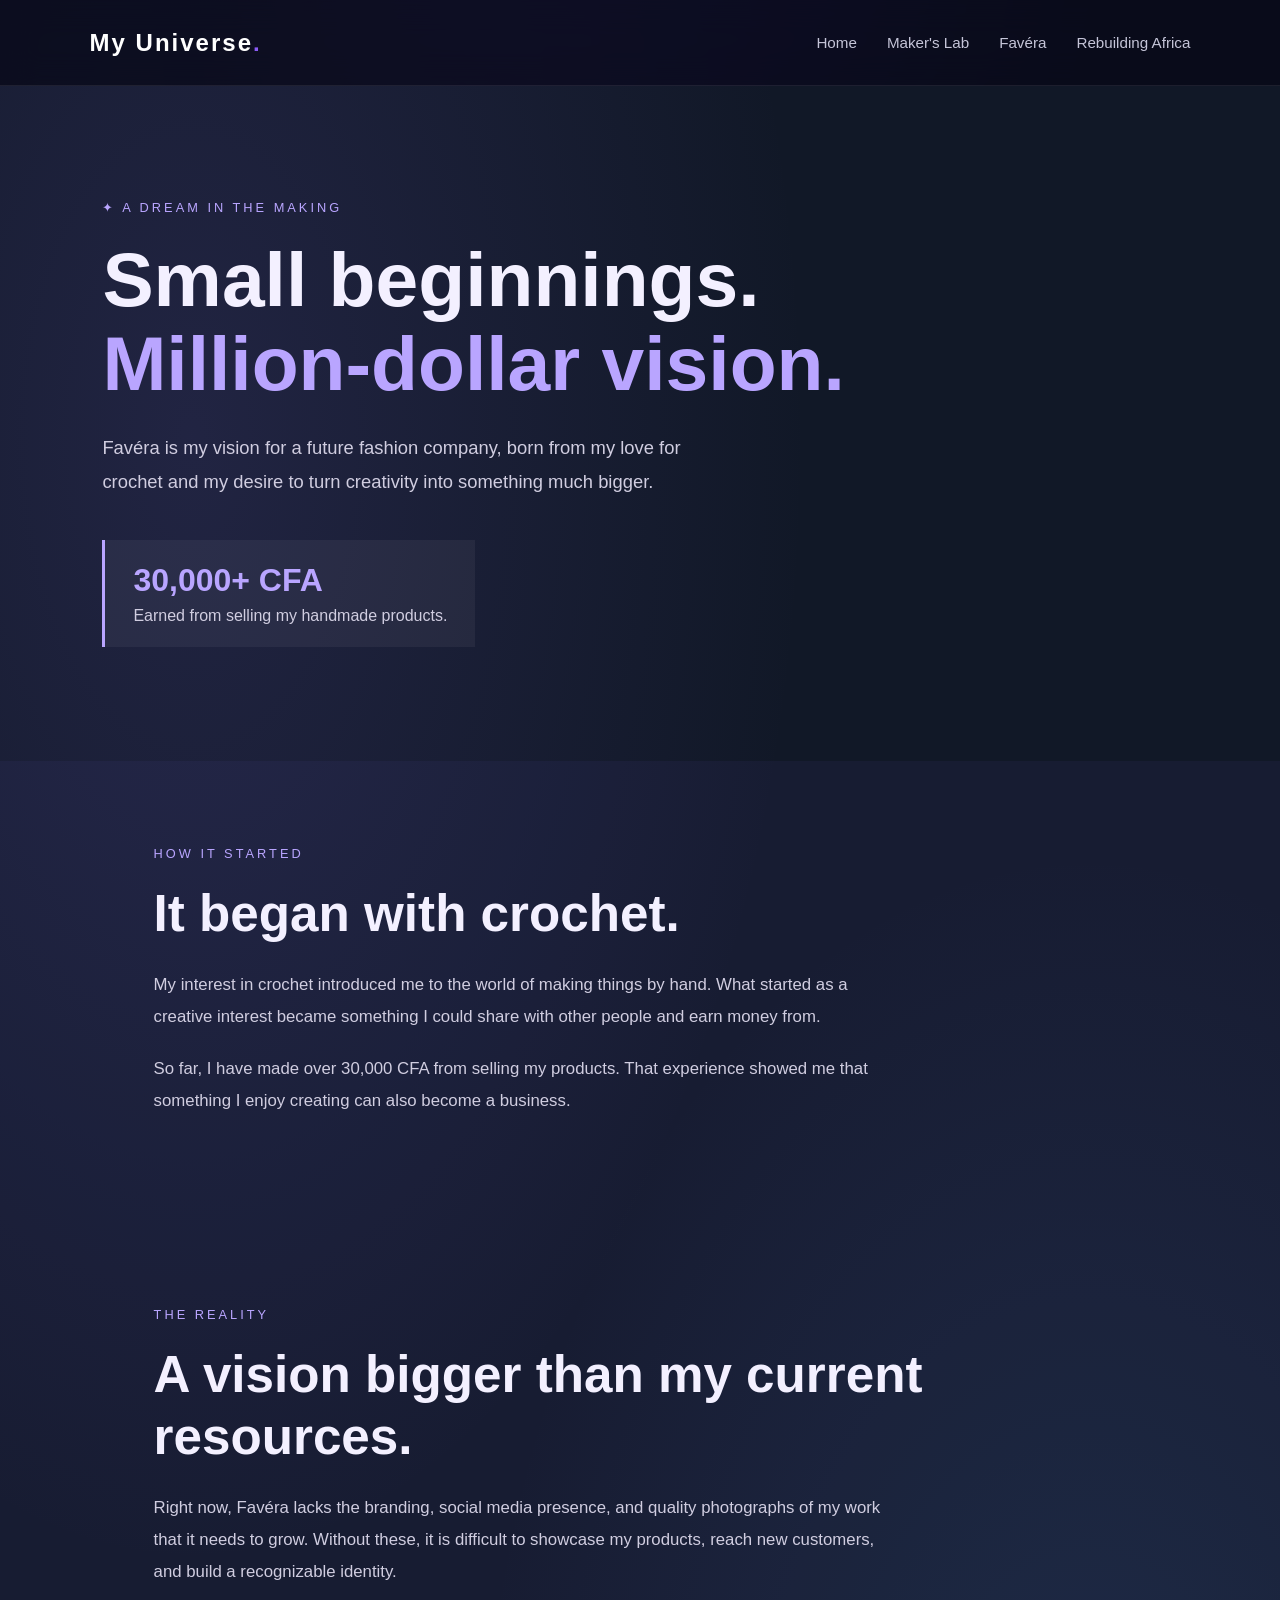
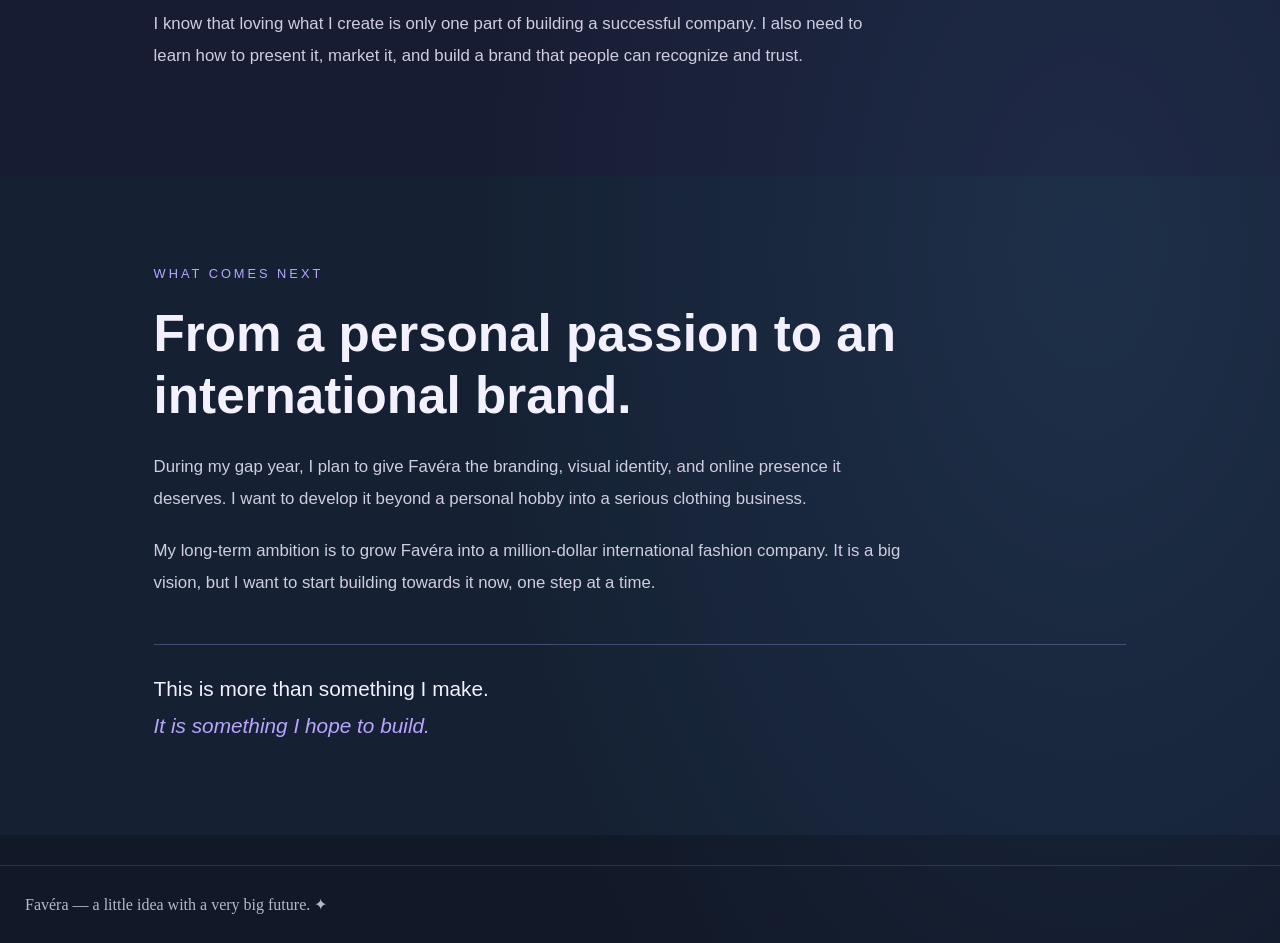
==== favera.html @ 085294b7 "image of my avatar, and codes for the makers lab, favera and rebuilding afrca links to my universe w" ====
<!DOCTYPE html>
<html lang="en">
<head>
    <meta charset="UTF-8">
    <meta name="viewport" content="width=device-width, initial-scale=1.0">

    <title>Favéra | A Future in Fashion</title>

    <link rel="stylesheet" href="style.css">
</head>

<body>

    <header class="site-header">
        <a href="index.html" class="logo">My Universe<span>.</span></a>

        <nav class="navigation">
            <a href="index.html">Home</a>
            <a href="makers-lab.html">Maker's Lab</a>
            <a href="favera.html" class="active">Favéra</a>
            <a href="rebuilding-africa.html">Rebuilding Africa</a>
        </nav>
    </header>

    <main class="favera-page">

        <section class="favera-hero">

            <p class="favera-eyebrow">
                ✦ A DREAM IN THE MAKING
            </p>

            <h1>
                Small beginnings.<br>
                <span>Million-dollar vision.</span>
            </h1>

            <p class="favera-intro">
                Favéra is my vision for a future fashion company,
                born from my love for crochet and my desire to
                turn creativity into something much bigger.
            </p>

            <div class="favera-highlight">
                <span>30,000+ CFA</span>
                <p>Earned from selling my handmade products.</p>
            </div>

        </section>


        <section class="favera-story">

            <p class="favera-eyebrow">HOW IT STARTED</p>

            <h2>It began with crochet.</h2>

            <p>
                My interest in crochet introduced me to the world
                of making things by hand. What started as a creative
                interest became something I could share with other
                people and earn money from.
            </p>

            <p>
                So far, I have made over 30,000 CFA from selling my
                products. That experience showed me that something
                I enjoy creating can also become a business.
            </p>

        </section>


        <section class="favera-story">

            <p class="favera-eyebrow">THE REALITY</p>

            <h2>A vision bigger than my current resources.</h2>

            <p>
                Right now, Favéra lacks the branding, social media
                presence, and quality photographs of my work that
                it needs to grow. Without these, it is difficult
                to showcase my products, reach new customers, and
                build a recognizable identity.
            </p>

            <p>
                I know that loving what I create is only one part
                of building a successful company. I also need to
                learn how to present it, market it, and build a
                brand that people can recognize and trust.
            </p>

        </section>


        <section class="favera-future">

            <p class="favera-eyebrow">WHAT COMES NEXT</p>

            <h2>From a personal passion to an international brand.</h2>

            <p>
                During my gap year, I plan to give Favéra the
                branding, visual identity, and online presence it
                deserves. I want to develop it beyond a personal
                hobby into a serious clothing business.
            </p>

            <p>
                My long-term ambition is to grow Favéra into a
                million-dollar international fashion company.
                It is a big vision, but I want to start building
                towards it now, one step at a time.
            </p>

            <div class="favera-closing">
                <p>
                    This is more than something I make.
                    <br>
                    <span>It is something I hope to build.</span>
                </p>
            </div>

        </section>

    </main>

    <footer class="site-footer">
        <p>Favéra — a little idea with a very big future. ✦</p>
    </footer>

    <script src="script.js"></script>

</body>
</html>
---- style.css ----
/* BASIC PAGE SETTINGS */
@font-face {
    font-family: "MyHandwriting";
    src: url("fonts/just me.ttf") format("truetype");
    font-weight: normal;
    font-style: normal;
    font-display: swap;
}
* {
    margin: 0;
    padding: 0;
    box-sizing: border-box;
}

html {
    scroll-behavior: smooth;
}

body {
    background: #080817;
    color: #ffffff;
    font-family: Arial, sans-serif;
    min-height: 100vh;
    overflow-x: hidden;
}

a {
    color: inherit;
    text-decoration: none;
}

button {
    font: inherit;
    cursor: pointer;
}
/* DIGITAL DREAMSCAPE BACKGROUND */

body {
    background:
        radial-gradient(
            ellipse at 15% 15%,
            rgba(107, 91, 191, 0.18),
            transparent 40%
        ),
        radial-gradient(
            ellipse at 85% 75%,
            rgba(71, 120, 180, 0.16),
            transparent 40%
        ),
        #111827;

    color: #F3F0FF;
}
/* SUBTLE GLOW AT THE TOP */

body::before {
    content: "";
    position: fixed;
    top: -200px;
    left: 25%;
    width: 50%;
    height: 350px;
    background: rgba(104, 65, 255, 0.12);
    filter: blur(100px);
    border-radius: 50%;
    pointer-events: none;
    z-index: -1;
}
/* HEADER */

.site-header {
    width: 100%;
    min-height: 86px;
    padding: 20px 7%;

    display: flex;
    justify-content: space-between;
    align-items: center;
    gap: 24px;

    border-bottom: 1px solid rgba(255, 255, 255, 0.08);
    background: rgba(8, 8, 23, 0.72);
    backdrop-filter: blur(16px);

    position: sticky;
    top: 0;
    z-index: 100;
}

/* WEBSITE LOGO */

.logo {
    font-size: 1.5rem;
    font-weight: bold;
    letter-spacing: 2px;
    color: #ffffff;
}

.logo span {
    color: #8b5cf6;
}

/* NAVIGATION LINKS */

.navigation {
    display: flex;
    align-items: center;
    gap: 30px;
    list-style: none;
}

.navigation a {
    color: #c5c5d8;
    font-size: 0.95rem;
    transition: color 0.3s ease;
}

.navigation a:hover {
    color: #8b5cf6;
}

/* CONTACT BUTTON */

.nav-button {
    padding: 11px 20px;
    border: 1px solid rgba(139, 92, 246, 0.7);
    border-radius: 30px;
    color: #ffffff;
    transition: background 0.3s ease, box-shadow 0.3s ease;
}

.nav-button:hover {
    background: rgba(139, 92, 246, 0.18);
    box-shadow: 0 0 20px rgba(139, 92, 246, 0.25);
}
/* HERO SECTION */

.hero {
    min-height: 85vh;
    padding: 100px 7% 80px;

    display: flex;
    flex-direction: row;
    justify-content: space-between;
    align-items: center;
    gap: 40px;

    position: relative;
}
.hero-content {
    position: relative;
    z-index: 2;
    flex: 1;
    min-width: 0;
}

/* SMALL INTRODUCTION ABOVE THE TITLE */

.eyebrow {
    color: #a78bfa;
    font-size: 0.85rem;
    letter-spacing: 4px;
    text-transform: uppercase;
    margin-bottom: 25px;
}

/* MAIN HEADLINE */

.hero h1 {
    max-width: 700px;
    font-size: clamp(2.5rem, 4vw, 3.8rem);
    line-height: 1.1;
    letter-spacing: -2px;
    font-weight: 800;
    margin-bottom: 25px;
}

.gradient-text {
    background: linear-gradient(
        90deg,
        #a78bfa,
        #60a5fa,
        #e879f9
    );

    -webkit-background-clip: text;
    background-clip: text;
    color: transparent;
}

/* INTRODUCTION PARAGRAPH */

.hero-description {
    max-width: 600px;
    color: #b8b8cc;
    font-size: 1.1rem;
    line-height: 1.9;
    margin-bottom: 35px;
}

/* HERO BUTTONS */

.hero-buttons {
    display: flex;
    flex-wrap: wrap;
    gap: 18px;
}

/* SHARED BUTTON STYLE */

.btn {
    display: inline-block;
    padding: 15px 25px;
    border-radius: 30px;
    font-weight: bold;
    transition: transform 0.3s ease,
                box-shadow 0.3s ease,
                background 0.3s ease;
}

/* PRIMARY BUTTON */

.btn-primary {
    color: #ffffff;
    background: linear-gradient(
        100deg,
        #7c3aed,
        #2563eb
    );

    box-shadow: 0 0 25px rgba(124, 58, 237, 0.25);
}

.btn-primary:hover {
    transform: translateY(-4px);
    box-shadow: 0 0 35px rgba(124, 58, 237, 0.5);
}

/* SECONDARY BUTTON */

.btn-secondary {
    border: 1px solid rgba(255, 255, 255, 0.2);
    color: #ffffff;
    background: rgba(255, 255, 255, 0.03);
}

.btn-secondary:hover {
    transform: translateY(-4px);
    background: rgba(255, 255, 255, 0.08);
}
.universe-art {
    position: relative;
    width: 420px;
    height: 420px;
    flex-shrink: 0;
}

.core {
    position: absolute;
    width: 150px;
    height: 150px;
    top: 50%;
    left: 50%;
    transform: translate(-50%, -50%);

    display: flex;
    align-items: center;
    justify-content: center;

    border-radius: 50%;
    background: radial-gradient(circle at 30% 30%, #DCD6FF, #8B7CF6 65%, #5145A8);
    color: #FFFFFF;

    font-size: 18px;
    font-weight: bold;
    letter-spacing: 2px;

    box-shadow: 0 0 35px rgba(139, 124, 246, 0.4);
    animation: float 4s ease-in-out infinite;
}
@media (max-width: 900px) {
    .hero {
        flex-direction: column;
        align-items: center;
        text-align: center;
        padding: 80px 6% 50px;
    }

    .hero-content {
        width: 100%;
    }

    .universe-art {
        width: min(420px, 100%);
        flex-shrink: 1;
    }

    .hero h1 {
        font-size: clamp(2.5rem, 8vw, 4.5rem);
        letter-spacing: -1px;
    }

    .hero-description {
        margin-left: auto;
        margin-right: auto;
        
    }
}
/* ORBITAL RINGS */

.orbit {
    position: absolute;
    top: 50%;
    left: 50%;
    border: 1px solid rgba(184, 165, 255, 0.45);
    border-radius: 50%;
    transform: translate(-50%, -50%);
}

/*SMALL PLANETS */

.planet {
    position: absolute;
    width: 18px;
    height: 18px;
    border-radius: 50%;
    z-index: 2;
}


/* ILLUSTRATION CAPTION */

.art-caption {
    position: absolute;
    top: 5%;
    left: 0;
    width: 100%;
    text-align: center;
    font-size: 0.9rem;
    color: #C4C9D8;
}
/* PLANET ORBIT ANIMATIONS */

/* ORBITAL RINGS */

.orbit {
    position: absolute;
    top: 50%;
    left: 50%;
    border: 1px solid rgba(184, 165, 255, 0.45);
    border-radius: 50%;
    transform: translate(-50%, -50%);
}

/* SMALLER ORBIT */

.orbit-one {
    width: 280px;
    height: 280px;
    animation: spin-one 12s linear infinite;
}

/* LARGER ORBIT */

.orbit-two {
    width: 370px;
    height: 370px;
    animation: spin-two 18s linear infinite;
}

/* PLANETS */

.planet {
    position: absolute;
    top: 50%;
    right: 0;
    width: 18px;
    height: 18px;
    border-radius: 50%;
    transform: translate(50%, -50%);
}

/* BLUE PLANET */

.planet-one {
    background: #82CFFF;
    box-shadow: 0 0 18px rgba(130, 207, 255, 0.8);
}

/* PINK PLANET */

.planet-two {
    width: 12px;
    height: 12px;
    background: #FFB8D2;
    box-shadow: 0 0 16px rgba(255, 184, 210, 0.8);
}

/* ORBIT ANIMATIONS */

@keyframes spin-one {
    from {
        transform: translate(-50%, -50%) rotate(0deg);
    }

    to {
        transform: translate(-50%, -50%) rotate(360deg);
    }
}

@keyframes spin-two {
    from {
        transform: translate(-50%, -50%) rotate(0deg);
    }

    to {
        transform: translate(-50%, -50%) rotate(360deg);
    }
}
/* Twinkling stars */

.stars {
    position: absolute;
    inset: 0;
    pointer-events: none;
}

.star {
    position: absolute;
    color: #E0DCFF;
    text-shadow: 0 0 12px rgba(190, 180, 255, 0.9);
    animation: twinkle 2s ease-in-out infinite alternate;
}

.star-one {
    top: 12%;
    left: 20%;
    font-size: 20px;
}

.star-two {
    top: 25%;
    right: 10%;
    font-size: 15px;
    animation-delay: 0.6s;
}

.star-three {
    bottom: 20%;
    left: 18%;
    font-size: 17px;
    animation-delay: 1s;
}

.star-four {
    top: 70%;
    right: 15%;
    font-size: 22px;
    animation-delay: 1.4s;
}

.star-five {
    top: 8%;
    right: 35%;
    font-size: 12px;
    animation-delay: 0.3s;
}

@keyframes twinkle {
    from {
        opacity: 0.3;
        transform: scale(0.7);
    }

    to {
        opacity: 1;
        transform: scale(1.2);
    }
}
/* =========================
   WORLDS SECTION
========================= */

.worlds {
    padding: 100px 7%;
    margin-top: 40px;
    text-align: center;
}

.worlds > .eyebrow {
    margin-bottom: 20px;
}

.worlds > h2 {
    font-size: clamp(2rem, 4vw, 3.2rem);
    line-height: 1.3;
    margin-bottom: 55px;
    color: #F3F0FF;
}
/* Arrange the cards */

.world-grid {
    display: grid;
    grid-template-columns: repeat(3, minmax(0, 1fr));
    gap: 25px;
    max-width: 1200px;
    margin: 0 auto;
}
/* Individual world cards */

.world-card {
    display: flex;
    flex-direction: column;
    align-items: flex-start;
    text-align: left;
    min-width: 0;
    min-height: 300px;
    padding: 32px;
    border: 1px solid rgba(196, 185, 255, 0.2);
    border-radius: 20px;
    background: rgba(255, 255, 255, 0.035);
    text-decoration: none;
    color: #F3F0FF;
    transition:
        transform 0.3s ease,
        border-color 0.3s ease,
        background 0.3s ease;
}

.world-card:hover {
    transform: translateY(-8px);
    border-color: rgba(185, 174, 255, 0.7);
    background: rgba(139, 124, 246, 0.09);
}

.card-symbol {
    font-size: 2rem;
    margin-bottom: 25px;
    color: #B9AEFF;
}

.card-number {
    font-size: 0.75rem;
    letter-spacing: 2px;
    color: #A99BFF;
    margin-bottom: 15px;
}

.world-card h3 {
    font-size: 1.5rem;
    margin: 0 0 15px;
}

.world-card > p:not(.card-number) {
    color: #B8B8CC;
    line-height: 1.8;
    margin: 0 0 25px;
}

.card-link {
    margin-top: auto;
    padding-top: 15px;
    color: #C4B9FF;
    font-size: 0.9rem;
}
/* =========================
   FOOTER
========================= */

.site-footer {
    margin-top: 30px;
    padding: 35px 7% 30px;
    border-top: 1px solid rgba(196, 185, 255, 0.15);
    display: flex;
    justify-content: space-between;
    align-items: center;
    gap: 25px;
    flex-wrap: wrap;
    color: #B8B8CC;
}

.site-footer p {
    margin: 0;
    line-height: 1.8;
}

.site-footer p:first-child {
    max-width: 450px;
}

#year {
    color: #E0DCFF;
}
/* =========================
   RESPONSIVE LAYOUT
========================= */

@media (max-width: 900px) {
    .world-grid {
        grid-template-columns: repeat(2, minmax(0, 1fr));
    }

    .world-card {
        padding: 25px;
    }
}

@media (max-width: 600px) {
    .worlds {
        padding: 65px 6%;
    }

    .world-grid {
        grid-template-columns: 1fr;
        gap: 20px;
    }

    .world-card {
        min-height: 260px;
    }

    .site-footer {
        flex-direction: column;
        align-items: flex-start;
        gap: 15px;
        padding: 30px 6%;
    }
}
@keyframes float {
    0%, 100% {
        transform: translate(-50%, -50%) translateY(0);
    }

    50% {
        transform: translate(-50%, -50%) translateY(-12px);
    }
}
/* =================================
   MAKER'S LAB — INTRODUCTION
================================= */

.makers-hero {
    min-height: 75vh;
    padding: 100px 8% 90px;
    display: flex;
    flex-direction: column;
    justify-content: center;
    align-items: flex-start;
    position: relative;
    overflow: hidden;

    background:
        radial-gradient(
            ellipse at 80% 30%,
            rgba(120, 90, 220, 0.15),
            transparent 45%
        );
}

/* Small introductory label */

.section-label {
    color: #B9A5FF;
    font-size: 0.8rem;
    letter-spacing: 3px;
    font-weight: 600;
    margin-bottom: 25px;
}

/* Main heading */

.makers-hero h1 {
    font-size: clamp(3rem, 7vw, 6rem);
    line-height: 1.05;
    letter-spacing: -2px;
    margin: 0 0 28px;
    max-width: 900px;
}

/* Gradient on the word CREATION */

.makers-hero h1 span {
    background: linear-gradient(
        90deg,
        #B9A5FF,
        #80D8FF
    );

    -webkit-background-clip: text;
    background-clip: text;
    color: transparent;
}

/* Introductory paragraph */

.makers-intro {
    max-width: 650px;
    font-size: 1.08rem;
    line-height: 1.9;
    color: #C8C5D8;
    margin-bottom: 35px;
}

/* Journey button */

.journey-button {
    display: inline-block;
    padding: 15px 24px;
    border: 1px solid rgba(185, 165, 255, 0.65);
    border-radius: 30px;

    color: #F3F0FF;
    text-decoration: none;
    font-size: 0.8rem;
    letter-spacing: 1.5px;

    transition:
        background 0.3s ease,
        transform 0.3s ease,
        border-color 0.3s ease;
}

.journey-button:hover {
    background: rgba(185, 165, 255, 0.15);
    border-color: #B9A5FF;
    transform: translateY(-3px);
}

/* Smaller screens */

@media (max-width: 700px) {
    .makers-hero {
        min-height: 65vh;
        padding: 75px 7%;
    }

    .makers-hero h1 {
        letter-spacing: -1px;
    }

    .makers-intro {
        font-size: 1rem;
    }
}
/* =================================
   MAKER'S LAB — JOURNEY TIMELINE
================================= */

.journey-section {
    padding: 90px 8% 110px;
}

.journey-heading {
    max-width: 720px;
    margin-bottom: 55px;
}

.journey-heading h2 {
    font-size: clamp(2.2rem, 5vw, 4rem);
    line-height: 1.1;
    margin: 0 0 22px;
}

.journey-heading h2 span {
    color: #B9A5FF;
}

.journey-heading > p:last-child {
    color: #C8C5D8;
    font-size: 1rem;
    line-height: 1.9;
    max-width: 620px;
}

/* Timeline card layout */

.timeline {
    display: grid;
    grid-template-columns: repeat(3, minmax(0, 1fr));
    gap: 24px;
}

/* Individual milestone */

.timeline-card {
    position: relative;
    padding: 28px;
    border: 1px solid rgba(185, 165, 255, 0.18);
    border-radius: 22px;

    background: rgba(255, 255, 255, 0.025);

    transition:
        transform 0.3s ease,
        border-color 0.3s ease,
        background 0.3s ease;
}

.timeline-card:hover {
    transform: translateY(-6px);
    border-color: rgba(185, 165, 255, 0.65);
    background: rgba(185, 165, 255, 0.055);
}

/* Year */

.timeline-year {
    display: inline-block;
    color: #B9A5FF;
    font-size: 0.8rem;
    font-weight: 600;
    letter-spacing: 2px;
    margin-bottom: 25px;
}

/* Icon */

.timeline-icon {
    width: 48px;
    height: 48px;
    display: grid;
    place-items: center;

    border-radius: 15px;
    background: rgba(185, 165, 255, 0.12);
    font-size: 1.5rem;

    margin-bottom: 22px;
}

/* Card heading */

.timeline-card h3 {
    font-size: 1.25rem;
    margin: 0 0 10px;
}

/* Event or location */

.timeline-place {
    color: #9CBFFF;
    font-size: 0.85rem;
    margin-bottom: 16px;
}

/* Description */

.timeline-card > p:not(.timeline-place) {
    color: #C8C5D8;
    font-size: 0.94rem;
    line-height: 1.8;
    margin-bottom: 24px;
}

/* Small category label */

.timeline-tag {
    display: inline-block;
    color: #B9A5FF;
    font-size: 0.68rem;
    letter-spacing: 1.4px;
    line-height: 1.6;
}

/* Responsive layout */

@media (max-width: 1000px) {
    .timeline {
        grid-template-columns: repeat(2, minmax(0, 1fr));
    }
}

@media (max-width: 600px) {
    .journey-section {
        padding: 65px 7% 80px;
    }

    .timeline {
        grid-template-columns: 1fr;
    }

    .timeline-card {
        padding: 25px;
    }
}
/* =================================
   MAKER'S LAB — PERSONAL STORY
================================= */

.story-section {
    padding: 70px 8% 110px;
}

.story-heading {
    max-width: 720px;
    margin-bottom: 45px;
}

.story-heading h2 {
    font-size: clamp(2.5rem, 5vw, 4.5rem);
    line-height: 1.1;
    margin: 0 0 20px;
}

.story-heading h2 span {
    color: #B9A5FF;
}

.story-subtitle {
    color: #C8C5D8;
    font-size: 1.05rem;
    line-height: 1.8;
    max-width: 600px;
}

/* Story container */

.story-card {
    display: grid;
    grid-template-columns: 70px minmax(0, 1fr);
    gap: 25px;

    max-width: 950px;
    padding: 38px;

    border: 1px solid rgba(185, 165, 255, 0.2);
    border-radius: 24px;

    background:
        linear-gradient(
            135deg,
            rgba(185, 165, 255, 0.07),
            rgba(255, 255, 255, 0.015)
        );
}

/* Large chapter number */

.story-number {
    font-size: 2.5rem;
    font-weight: 700;
    color: rgba(185, 165, 255, 0.55);
}

/* Story text */

.story-content {
    max-width: 700px;
}

.story-label {
    color: #9CBFFF;
    font-size: 0.75rem;
    letter-spacing: 2px;
    margin-bottom: 15px;
}

.story-content h3 {
    font-size: clamp(1.4rem, 3vw, 2rem);
    line-height: 1.4;
    margin: 0 0 25px;
}

.story-content > p:not(.story-label) {
    color: #D0CDDE;
    font-size: 1rem;
    line-height: 1.95;
    margin-bottom: 22px;
}

.story-content > p:last-child {
    margin-bottom: 0;
}

/* Mobile layout */

@media (max-width: 600px) {
    .story-section {
        padding: 55px 7% 80px;
    }

    .story-card {
        grid-template-columns: 1fr;
        gap: 10px;
        padding: 25px;
    }

    .story-number {
        font-size: 1.8rem;
    }
}
/* =================================
   MAKER'S LAB — PROJECT EXPLORER
================================= */

.project-explorer {
    padding: 80px 8% 110px;
}

.project-heading {
    max-width: 720px;
    margin-bottom: 42px;
}

.project-heading h2 {
    font-size: clamp(2.2rem, 5vw, 4rem);
    line-height: 1.15;
    margin: 0 0 20px;
}

.project-heading h2 span {
    color: #B9A5FF;
}

.project-heading > p:last-child {
    color: #C8C5D8;
    line-height: 1.9;
    max-width: 620px;
}

/* Project selector */

.project-selector {
    display: grid;
    grid-template-columns: repeat(3, minmax(0, 1fr));
    gap: 16px;
    margin-bottom: 28px;
}

.project-option {
    display: flex;
    flex-direction: column;
    align-items: flex-start;
    gap: 13px;

    min-width: 0;
    padding: 24px;

    color: #F3F0FF;
    background: rgba(255, 255, 255, 0.025);
    border: 1px solid rgba(185, 165, 255, 0.18);
    border-radius: 18px;

    text-align: left;
    font: inherit;
    cursor: pointer;

    transition:
        background 0.25s ease,
        border-color 0.25s ease,
        transform 0.25s ease;
}

.project-option:hover {
    border-color: rgba(185, 165, 255, 0.65);
    transform: translateY(-3px);
}

.project-option.active {
    background: rgba(185, 165, 255, 0.11);
    border-color: #B9A5FF;
}

.project-option:focus-visible {
    outline: 2px solid #80D8FF;
    outline-offset: 4px;
}

.project-option-icon {
    font-size: 2rem;
}

.project-option-title {
    font-size: 1rem;
    font-weight: 600;
    line-height: 1.5;
}

.project-option-type {
    color: #B9A5FF;
    font-size: 0.68rem;
    letter-spacing: 1.3px;
    line-height: 1.6;
}

/* Project details */

.project-display {
    display: grid;
    grid-template-columns: minmax(180px, 0.8fr) minmax(0, 1.4fr);
    gap: 35px;

    padding: 35px;
    border: 1px solid rgba(185, 165, 255, 0.22);
    border-radius: 24px;

    background:
        linear-gradient(
            135deg,
            rgba(185, 165, 255, 0.07),
            rgba(255, 255, 255, 0.015)
        );
}

/* Visual placeholder for project images */

.project-display-visual {
    min-height: 260px;
    display: flex;
    flex-direction: column;
    align-items: center;
    justify-content: center;
    gap: 20px;

    border-radius: 18px;
    border: 1px dashed rgba(185, 165, 255, 0.3);

    background:
        radial-gradient(
            circle,
            rgba(120, 90, 220, 0.15),
            transparent 70%
        );
}

.project-display-visual > span {
    font-size: 5rem;
}

.project-display-visual > p {
    color: #B9A5FF;
    font-size: 0.7rem;
    letter-spacing: 1.5px;
    text-align: center;
    padding: 0 12px;
}

/* Project text */

.project-display-details {
    min-width: 0;
}

.project-status {
    display: inline-block;
    color: #9CBFFF;
    font-size: 0.72rem;
    letter-spacing: 1.5px;
    margin-bottom: 15px;
}

.project-display-details h3 {
    font-size: clamp(1.7rem, 3vw, 2.5rem);
    line-height: 1.25;
    margin: 0 0 18px;
}

.project-description {
    color: #D0CDDE;
    line-height: 1.9;
    margin-bottom: 28px;
}

.project-info {
    display: grid;
    grid-template-columns: repeat(2, minmax(0, 1fr));
    gap: 22px;
}

.project-info-label {
    color: #B9A5FF;
    font-size: 0.7rem;
    letter-spacing: 1.2px;
    line-height: 1.7;
}

.project-info p {
    color: #C8C5D8;
    font-size: 0.92rem;
    line-height: 1.8;
    margin-top: 10px;
}

/* Responsive layout */

@media (max-width: 800px) {
    .project-selector {
        grid-template-columns: 1fr;
    }

    .project-option {
        display: grid;
        grid-template-columns: 48px minmax(0, 1fr);
        align-items: center;
        gap: 5px 14px;
    }

    .project-option-icon {
        grid-row: span 2;
    }

    .project-display {
        grid-template-columns: 1fr;
        gap: 25px;
    }

    .project-display-visual {
        min-height: 180px;
    }
}

@media (max-width: 500px) {
    .project-explorer {
        padding: 60px 7% 80px;
    }

    .project-display {
        padding: 22px;
    }

    .project-info {
        grid-template-columns: 1fr;
    }
}
/* MY PERSONAL HANDWRITING */
.eyebrow,
.tiny-note,
.makers-intro,
.journey-heading > p:not(.section-label),
#story-text p,
.project-heading > p:not(.section-label),
.project-description,
.project-info p,
.hero-description,
.art-caption,
.world-card > p:not(.card-number),
.site-footer p,
.personal-note {
    font-family: "MyHandwriting", cursive;
    font-weight: normal;
    line-height: 1.7;
}
/* =================================
   INTERACTIVE JOURNEY
================================= */

.interactive-journey {
    padding: 90px 8% 100px;
}

.journey-heading {
    max-width: 760px;
    margin-bottom: 45px;
}

.journey-heading h2,
.project-heading h2 {
    font-size: clamp(2rem, 4.5vw, 3.5rem);
    line-height: 1.15;
    margin: 0 0 22px;
}

.journey-heading h2 span,
.project-heading h2 span {
    color: #B9A5FF;
}

.journey-heading > p:not(.section-label),
.project-heading > p:not(.section-label) {
    max-width: 650px;
    color: #C8C5D8;
    line-height: 1.8;
}

/* Timeline milestone buttons */

.journey-tabs {
    display: grid;
    grid-template-columns: repeat(5, minmax(0, 1fr));
    gap: 12px;
    margin-bottom: 25px;
}

.journey-tab {
    display: flex;
    flex-direction: column;
    align-items: flex-start;
    gap: 10px;
    min-width: 0;
    padding: 20px 16px;

    color: #F3F0FF;
    background: rgba(255, 255, 255, 0.035);
    border: 1px solid rgba(185, 165, 255, 0.2);
    border-radius: 16px;

    text-align: left;
    font: inherit;
    cursor: pointer;

    transition:
        background 0.25s ease,
        border-color 0.25s ease,
        transform 0.25s ease;
}

.journey-tab:hover {
    transform: translateY(-3px);
    border-color: #B9A5FF;
}

.journey-tab.active {
    background: rgba(185, 165, 255, 0.12);
    border-color: #B9A5FF;
    box-shadow: 0 0 22px rgba(185, 165, 255, 0.08);
}

.journey-tab:focus-visible {
    outline: 2px solid #80D8FF;
    outline-offset: 3px;
}

.tab-year {
    color: #9CBFFF;
    font-size: 0.75rem;
    letter-spacing: 1px;
}

.tab-icon {
    font-size: 1.6rem;
}

.tab-name {
    font-size: 0.9rem;
    font-weight: 600;
    line-height: 1.4;
}

/* Story display */

.journey-display {
    display: grid;
    grid-template-columns: 130px minmax(0, 1fr);
    gap: 30px;

    max-width: 1100px;
    padding: 35px;

    border: 1px solid rgba(185, 165, 255, 0.2);
    border-radius: 24px;

    background: linear-gradient(
        135deg,
        rgba(185, 165, 255, 0.08),
        rgba(255, 255, 255, 0.015)
    );
}

.journey-display-number {
    color: rgba(185, 165, 255, 0.7);
    font-size: 1.1rem;
    font-weight: 700;
    letter-spacing: 1px;
    line-height: 1.5;
}

.journey-display-content {
    min-width: 0;
}

.story-label {
    color: #9CBFFF;
    font-size: 0.75rem;
    letter-spacing: 1.5px;
    line-height: 1.7;
    margin-bottom: 15px;
}

.journey-display-content h3 {
    font-size: clamp(1.5rem, 3vw, 2.2rem);
    line-height: 1.3;
    margin-bottom: 22px;
}

#story-text p {
    color: #D0CDDE;
    font-size: 1rem;
    line-height: 1.9;
    margin-bottom: 18px;
}

#story-text p:last-child {
    margin-bottom: 0;
}

/* Responsive timeline */

@media (max-width: 900px) {
    .journey-tabs {
        grid-template-columns: repeat(3, minmax(0, 1fr));
    }

    .journey-display {
        grid-template-columns: 1fr;
        gap: 15px;
    }
}

@media (max-width: 600px) {
    .interactive-journey {
        padding: 60px 6% 75px;
    }

    .journey-tabs {
        grid-template-columns: repeat(2, minmax(0, 1fr));
    }

    .journey-display {
        padding: 24px;
    }

    .journey-display-number {
        font-size: 0.9rem;
    }
}
/* ==============================
   MY UNIVERSE AVATAR
============================== */

.avatar-guide {
    position: relative;
    width: min(100%, 380px);
    margin: 30px auto;
    display: flex;
    flex-direction: column;
    align-items: center;
    isolation: isolate;
    animation: none;
}
/* The avatar gently floats */

.universe-avatar {
    position: relative;
    z-index: 2;
    display: block;
    width: 100%;
    height: auto;
    object-fit: contain;

    animation: avatarFloat 4s ease-in-out infinite;

    filter:
        drop-shadow(0 0 18px rgba(255, 205, 105, 0.12));

    transition:
        filter 0.4s ease,
        transform 0.4s ease;
}

/* A little extra glow when visitors hover */

.avatar-guide:hover .universe-avatar {
    filter:
        drop-shadow(0 0 28px rgba(255, 205, 105, 0.4));
}

/* AVATAR DECORATIVE STARS */

.avatar-star {
    position: absolute;
    z-index: 3;
    color: #ffd477;
    font-size: 2rem;
    pointer-events: none;

    text-shadow:
        0 0 8px rgba(255, 212, 119, 0.8),
        0 0 20px rgba(255, 212, 119, 0.4);
}

.avatar-star-one {
    top: 22%;
    left: 3%;
    animation: starDriftOne 3.5s ease-in-out infinite;
}

.avatar-star-two {
    top: 48%;
    right: 0%;
    font-size: 1.6rem;
    animation: starDriftTwo 4s ease-in-out infinite;
}

.avatar-star-three {
    top: 5%;
    right: 18%;
    font-size: 1.3rem;
    animation: starTwinkle 2.5s ease-in-out infinite;
}

/* Caption */

.avatar-caption {
    position: relative;
    z-index: 3;

    margin-top: -8px;

    font-size: 0.9rem;
    letter-spacing: 1px;
    color: #f4dca7;

    text-align: center;
}

/* ==============================
   ANIMATION KEYFRAMES
============================== */

@keyframes avatarFloat {
    0%, 100% {
        transform: translateY(0);
    }

    50% {
        transform: translateY(-14px);
    }
}

@keyframes starDriftOne {
    0%, 100% {
        transform: translate(0, 0) rotate(0deg);
    }

    50% {
        transform: translate(-8px, -13px) rotate(15deg);
    }
}

@keyframes starDriftTwo {
    0%, 100% {
        transform: translate(0, 0) rotate(0deg);
    }

    50% {
        transform: translate(8px, -12px) rotate(-15deg);
    }
}

@keyframes starTwinkle {
    0%, 100% {
        opacity: 0.45;
        transform: scale(0.8);
    }

    50% {
        opacity: 1;
        transform: scale(1.25);
    }
}

/* Smaller screens */

@media (max-width: 600px) {
    .avatar-guide {
        width: min(85%, 300px);
        margin: 20px auto;
    }

    .avatar-caption {
        font-size: 0.8rem;
    }
}

/* Respect reduced-motion preferences */

@media (prefers-reduced-motion: reduce) {
    .universe-avatar,
    .avatar-star {
        animation: none;
    }
}
/* =========================
   MOBILE HOMEPAGE HERO FIX
========================= */

@media (max-width: 600px) {

    /* Give the hero enough space */
    .hero {
        min-height: auto;
        height: auto;
        padding: 40px 22px 60px;
        overflow: visible;
    }

    /* Stop the heading from becoming excessively narrow */
    .hero h1 {
        font-size: clamp(2.5rem, 10vw, 3.8rem);
        line-height: 1.05;
        letter-spacing: -1px;
        max-width: 100%;
        overflow-wrap: normal;
        word-break: normal;
    }

    /* Let the handwritten introduction use the full width */
    .hero-description {
        max-width: 100%;
        width: 100%;
        font-size: 1.15rem;
        line-height: 1.7;
        margin-top: 24px;
        display: block;
        width: 100%;
        max-width: 100%;
        margin: 24px 0 0;

        font-size: 1.1rem;
        line-height: 1.7;

        overflow-wrap: break-word;
    }

}
/* FIX HOMEPAGE HERO ON MOBILE */

@media (max-width: 600px) {

    .explore-button {
        display: inline-flex;
        align-items: center;
        justify-content: center;
        gap: 8px;

        width: fit-content;
        max-width: 100%;
        margin: 24px 0 12px;

        white-space: nowrap;
        position: relative;
        z-index: 5;
    }

    .tiny-note {
        display: block;
        width: 100%;
        max-width: 320px;

        margin: 12px 0 0;

        font-size: 0.95rem;
        line-height: 1.6;
        text-align: left;

        position: relative;
        z-index: 1;
    }
}
/* AVATAR AND UNIVERSE LAYOUT */

.hero-visual {
    flex: 1;
    min-width: 0;
    display: flex;
    flex-direction: column;
    align-items: center;
    justify-content: center;
    gap: 20px;
}

.avatar-guide {
    width: min(100%, 300px);
    margin: 0 auto;
}

.universe-avatar {
    width: 100%;
    height: auto;
    display: block;
}

/* MOBILE LAYOUT */

@media (max-width: 600px) {

    .hero {
        flex-direction: column;
        align-items: stretch;
        gap: 35px;
        padding: 45px 22px 60px;
    }

    .hero-content {
        width: 100%;
        flex: none;
    }

    .hero h1 {
        font-size: clamp(2.2rem, 9vw, 3.2rem);
        line-height: 1.12;
    }

    .hero-description {
        width: 100%;
        max-width: 100%;
        font-size: 1.05rem;
        line-height: 1.7;
    }

    .hero-visual {
        width: 100%;
    }

    .universe-art {
        max-width: 100%;
    }
}
/* =========================
   FAVÉRA PAGE
========================= */

.favera-page {
    width: 100%;
    overflow: hidden;
}

.favera-hero {
    min-height: 75vh;
    padding: 100px 8%;
    display: flex;
    flex-direction: column;
    justify-content: center;
    align-items: flex-start;
    background: #f4eddf;
    color: #35271f;
}

.favera-eyebrow {
    font-size: 0.8rem;
    letter-spacing: 3px;
    text-transform: uppercase;
    color: #9a7048;
    margin-bottom: 22px;
}

.favera-hero h1 {
    font-size: clamp(2.7rem, 6vw, 5.5rem);
    line-height: 1.1;
    margin: 0 0 25px;
    max-width: 1000px;
}

.favera-hero h1 span {
    color: #a16f45;
}

.favera-intro {
    max-width: 620px;
    font-size: 1.15rem;
    line-height: 1.9;
    color: #67564a;
}

.favera-highlight {
    margin-top: 40px;
    padding: 22px 28px;
    border-left: 3px solid #a16f45;
    background: rgba(255, 255, 255, 0.45);
}

.favera-highlight span {
    font-size: 2rem;
    font-weight: bold;
    color: #815535;
}

.favera-highlight p {
    margin: 8px 0 0;
    color: #67564a;
}

.favera-story {
    padding: 85px 12%;
    background: #fffaf2;
    color: #403127;
}

.favera-story h2,
.favera-future h2 {
    max-width: 800px;
    font-size: clamp(2rem, 4vw, 3.5rem);
    line-height: 1.2;
    margin: 0 0 25px;
}

.favera-story > p:not(.favera-eyebrow),
.favera-future > p:not(.favera-eyebrow) {
    max-width: 750px;
    font-size: 1.05rem;
    line-height: 1.9;
    color: #716055;
    margin-bottom: 20px;
}

.favera-future {
    padding: 90px 12%;
    background: #e8d7c1;
    color: #35271f;
}

.favera-future .favera-eyebrow {
    color: #795333;
}

.favera-future h2 {
    color: #35271f;
}

.favera-future > p:not(.favera-eyebrow) {
    color: #5f4a3c;
}

.favera-closing {
    margin-top: 45px;
    padding-top: 25px;
    border-top: 1px solid rgba(75, 50, 30, 0.25);
}

.favera-closing p {
    font-size: 1.3rem;
    line-height: 1.8;
}

.favera-closing span {
    font-style: italic;
    color: #815535;
}

.site-footer {
    padding: 25px;
    text-align: center;
}

@media (max-width: 600px) {
    .favera-hero {
        min-height: auto;
        padding: 75px 7%;
    }

    .favera-story,
    .favera-future {
        padding: 65px 7%;
    }

    .favera-highlight {
        padding: 18px;
    }

    .favera-highlight span {
        font-size: 1.7rem;
    }
}
/* =========================
   REBUILDING AFRICA
========================= */

.rebuild-page {
    width: 100%;
    overflow: hidden;
    background: #f8f6ee;
    color: #253d31;
}

.rebuild-hero {
    min-height: 82vh;
    padding: 100px 9%;
    display: flex;
    flex-direction: column;
    justify-content: center;
    align-items: flex-start;
    background: #173d30;
    color: #f8f6ee;
}

.rebuild-eyebrow {
    margin-bottom: 22px;
    font-size: 0.8rem;
    letter-spacing: 3px;
    text-transform: uppercase;
    color: #b7c99b;
}

.rebuild-hero h1 {
    margin: 0 0 28px;
    max-width: 1000px;
    font-size: clamp(2.8rem, 6.5vw, 6rem);
    line-height: 1.08;
}

.rebuild-hero h1 span {
    color: #d5bc77;
}

.rebuild-intro {
    max-width: 650px;
    font-size: 1.15rem;
    line-height: 1.9;
    color: #e0e7dd;
}

.rebuild-button {
    display: inline-block;
    margin-top: 28px;
    padding: 15px 24px;
    border: 1px solid #d5bc77;
    color: #f8f6ee;
    text-decoration: none;
    letter-spacing: 1px;
    font-size: 0.85rem;
    transition: background 0.3s, color 0.3s;
}

.rebuild-button:hover {
    background: #d5bc77;
    color: #173d30;
}

.rebuild-story {
    padding: 90px 13%;
    background: #f8f6ee;
}

.rebuild-story h2,
.rebuild-rwanda h2,
.rebuild-mission h2,
.rebuild-future h2 {
    max-width: 850px;
    margin: 0 0 28px;
    font-size: clamp(2rem, 4.5vw, 3.7rem);
    line-height: 1.2;
}

.rebuild-story > p:not(.rebuild-eyebrow),
.rebuild-rwanda-content > p:not(.rebuild-eyebrow),
.rebuild-future > p:not(.rebuild-eyebrow) {
    max-width: 760px;
    margin-bottom: 22px;
    font-size: 1.05rem;
    line-height: 1.95;
    color: #58665b;
}

.rebuild-rwanda {
    padding: 90px 10%;
    background: #e8eee3;
}

.rebuild-rwanda-content {
    max-width: 1000px;
    margin: 0 auto;
}

.rebuild-quote {
    max-width: 850px;
    margin: 55px auto 0;
    padding: 35px;
    border-left: 3px solid #9eae76;
    background: rgba(255, 255, 255, 0.55);
}

.quote-mark {
    display: block;
    font-size: 3.5rem;
    line-height: 1;
    color: #8c9e67;
}

.rebuild-quote p {
    margin: 10px 0 22px;
    font-size: clamp(1.4rem, 3vw, 2.2rem);
    line-height: 1.5;
    font-style: italic;
}

.quote-caption {
    font-size: 0.75rem;
    letter-spacing: 2px;
    color: #63745e;
}

.rebuild-mission {
    padding: 95px 9%;
    background: #f8f6ee;
}

.rebuild-mission-intro {
    max-width: 800px;
    margin-bottom: 45px;
    font-size: 1.08rem;
    line-height: 1.9;
    color: #58665b;
}

.rebuild-pillars {
    display: grid;
    grid-template-columns: repeat(3, minmax(0, 1fr));
    gap: 24px;
    margin-top: 45px;
}

.rebuild-pillar {
    padding: 30px 25px;
    border-top: 2px solid #8c9e67;
    background: #edf0e7;
    transition: transform 0.3s, box-shadow 0.3s;
}

.rebuild-pillar:hover {
    transform: translateY(-5px);
    box-shadow: 0 12px 30px rgba(35, 61, 47, 0.08);
}

.pillar-number {
    font-size: 0.85rem;
    letter-spacing: 2px;
    color: #899968;
}

.rebuild-pillar h3 {
    margin: 22px 0 15px;
    font-size: 1.4rem;
    line-height: 1.3;
    color: #254735;
}

.rebuild-pillar p {
    font-size: 0.98rem;
    line-height: 1.8;
    color: #58665b;
}

.rebuild-future {
    padding: 90px 12%;
    background: #dce6d5;
}

.rebuild-final-message {
    margin-top: 45px;
    padding-top: 25px;
    border-top: 1px solid rgba(37, 61, 49, 0.2);
}

.rebuild-final-message p {
    font-size: 1.3rem;
    line-height: 1.8;
}

.rebuild-final-message span {
    color: #52734f;
    font-style: italic;
}

@media (max-width: 750px) {
    .rebuild-hero {
        min-height: auto;
        padding: 80px 7%;
    }

    .rebuild-story,
    .rebuild-rwanda,
    .rebuild-mission,
    .rebuild-future {
        padding: 65px 7%;
    }

    .rebuild-pillars {
        grid-template-columns: 1fr;
        gap: 18px;
    }

    .rebuild-pillar {
        padding: 25px 22px;
    }

    .rebuild-quote {
        padding: 25px;
    }
}
/* ==========================
   FAVÉRA — COSMIC THEME
========================== */

.favera-page {
    background:
        radial-gradient(
            ellipse at 15% 15%,
            rgba(107, 91, 191, 0.18),
            transparent 40%
        ),
        radial-gradient(
            ellipse at 85% 75%,
            rgba(71, 120, 180, 0.16),
            transparent 40%
        ),
        #111827;
    color: #F3F0FF;
}

.favera-hero {
    background: transparent;
    color: #F3F0FF;
}

.favera-hero h1 span {
    color: #B9A5FF;
}

.favera-eyebrow,
.favera-future .favera-eyebrow {
    color: #B9A5FF;
}

.favera-intro {
    color: #D0CDE0;
}

.favera-highlight {
    background: rgba(255, 255, 255, 0.05);
    border-left-color: #B9A5FF;
}

.favera-highlight span {
    color: #B9A5FF;
}

.favera-highlight p {
    color: #D0CDE0;
}

.favera-story {
    background: rgba(107, 91, 191, 0.07);
    color: #F3F0FF;
}

.favera-story h2,
.favera-future h2 {
    color: #F3F0FF;
}

.favera-story > p:not(.favera-eyebrow),
.favera-future > p:not(.favera-eyebrow) {
    color: #D0CDE0;
}

.favera-future {
    background: rgba(71, 120, 180, 0.09);
    color: #F3F0FF;
}

.favera-closing {
    border-top-color: rgba(185, 165, 255, 0.3);
}

.favera-closing span {
    color: #B9A5FF;
}
/* ==========================
   REBUILDING AFRICA — COSMIC THEME
========================== */

.rebuild-page {
    background:
        radial-gradient(
            ellipse at 15% 15%,
            rgba(107, 91, 191, 0.18),
            transparent 40%
        ),
        radial-gradient(
            ellipse at 85% 75%,
            rgba(71, 120, 180, 0.16),
            transparent 40%
        ),
        #111827;
    color: #F3F0FF;
}

.rebuild-hero {
    background: transparent;
    color: #F3F0FF;
}

.rebuild-hero h1 span {
    color: #B9A5FF;
}

.rebuild-eyebrow {
    color: #B9A5FF;
}

.rebuild-intro {
    color: #D0CDE0;
}

.rebuild-button {
    border-color: #B9A5FF;
    color: #F3F0FF;
}

.rebuild-button:hover {
    background: #B9A5FF;
    color: #111827;
}

.rebuild-story {
    background: rgba(107, 91, 191, 0.07);
    color: #F3F0FF;
}

.rebuild-rwanda {
    background: rgba(71, 120, 180, 0.08);
    color: #F3F0FF;
}

.rebuild-story h2,
.rebuild-rwanda h2,
.rebuild-mission h2,
.rebuild-future h2 {
    color: #F3F0FF;
}

.rebuild-story > p:not(.rebuild-eyebrow),
.rebuild-rwanda-content > p:not(.rebuild-eyebrow),
.rebuild-future > p:not(.rebuild-eyebrow) {
    color: #D0CDE0;
}

.rebuild-quote {
    background: rgba(255, 255, 255, 0.04);
    border-left-color: #B9A5FF;
}

.rebuild-quote p {
    color: #F3F0FF;
}

.quote-mark {
    color: #B9A5FF;
}

.quote-caption {
    color: #D0CDE0;
}

.rebuild-mission {
    background: rgba(107, 91, 191, 0.07);
    color: #F3F0FF;
}

.rebuild-mission-intro {
    color: #D0CDE0;
}

.rebuild-pillar {
    background: rgba(255, 255, 255, 0.04);
    border-top-color: #B9A5FF;
}

.rebuild-pillar h3 {
    color: #F3F0FF;
}

.rebuild-pillar p {
    color: #D0CDE0;
}

.pillar-number {
    color: #B9A5FF;
}

.rebuild-future {
    background: rgba(71, 120, 180, 0.08);
    color: #F3F0FF;
}

.rebuild-final-message {
    border-top-color: rgba(185, 165, 255, 0.3);
}

.rebuild-final-message span {
    color: #B9A5FF;
}
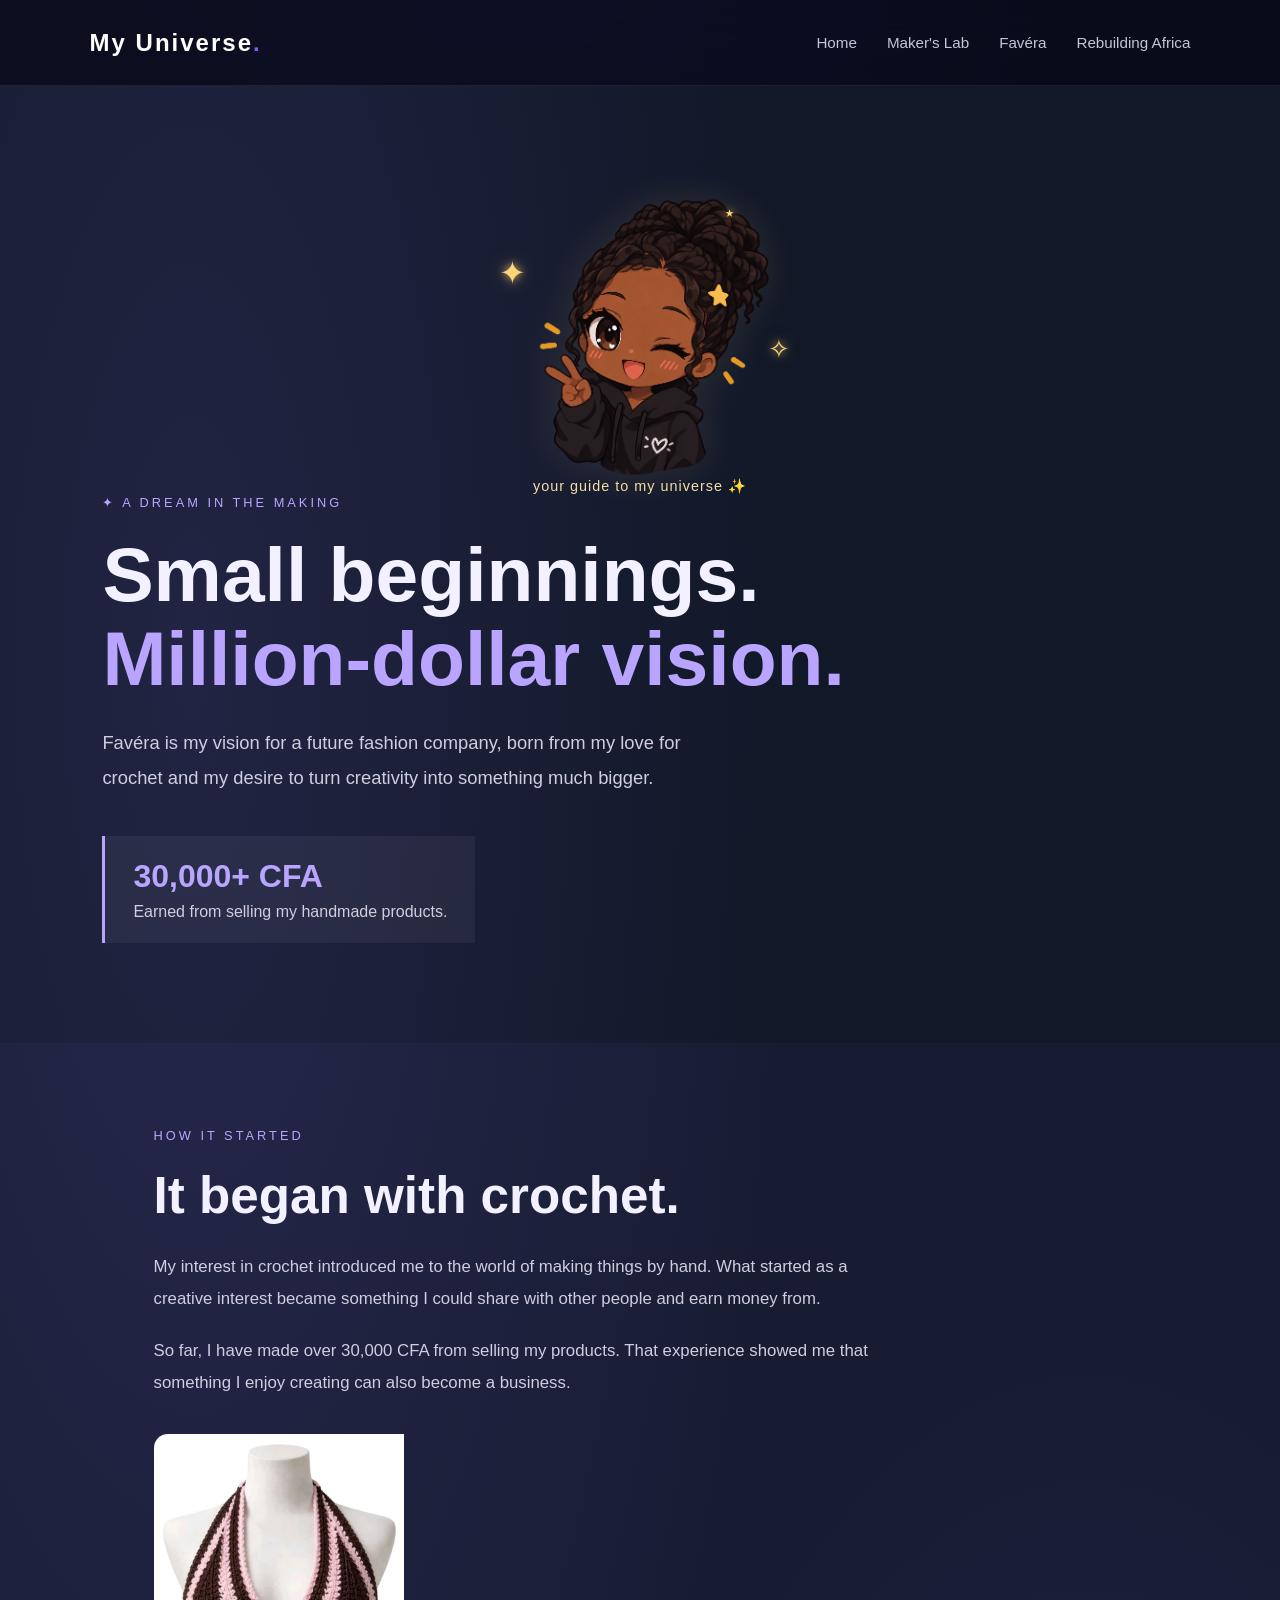
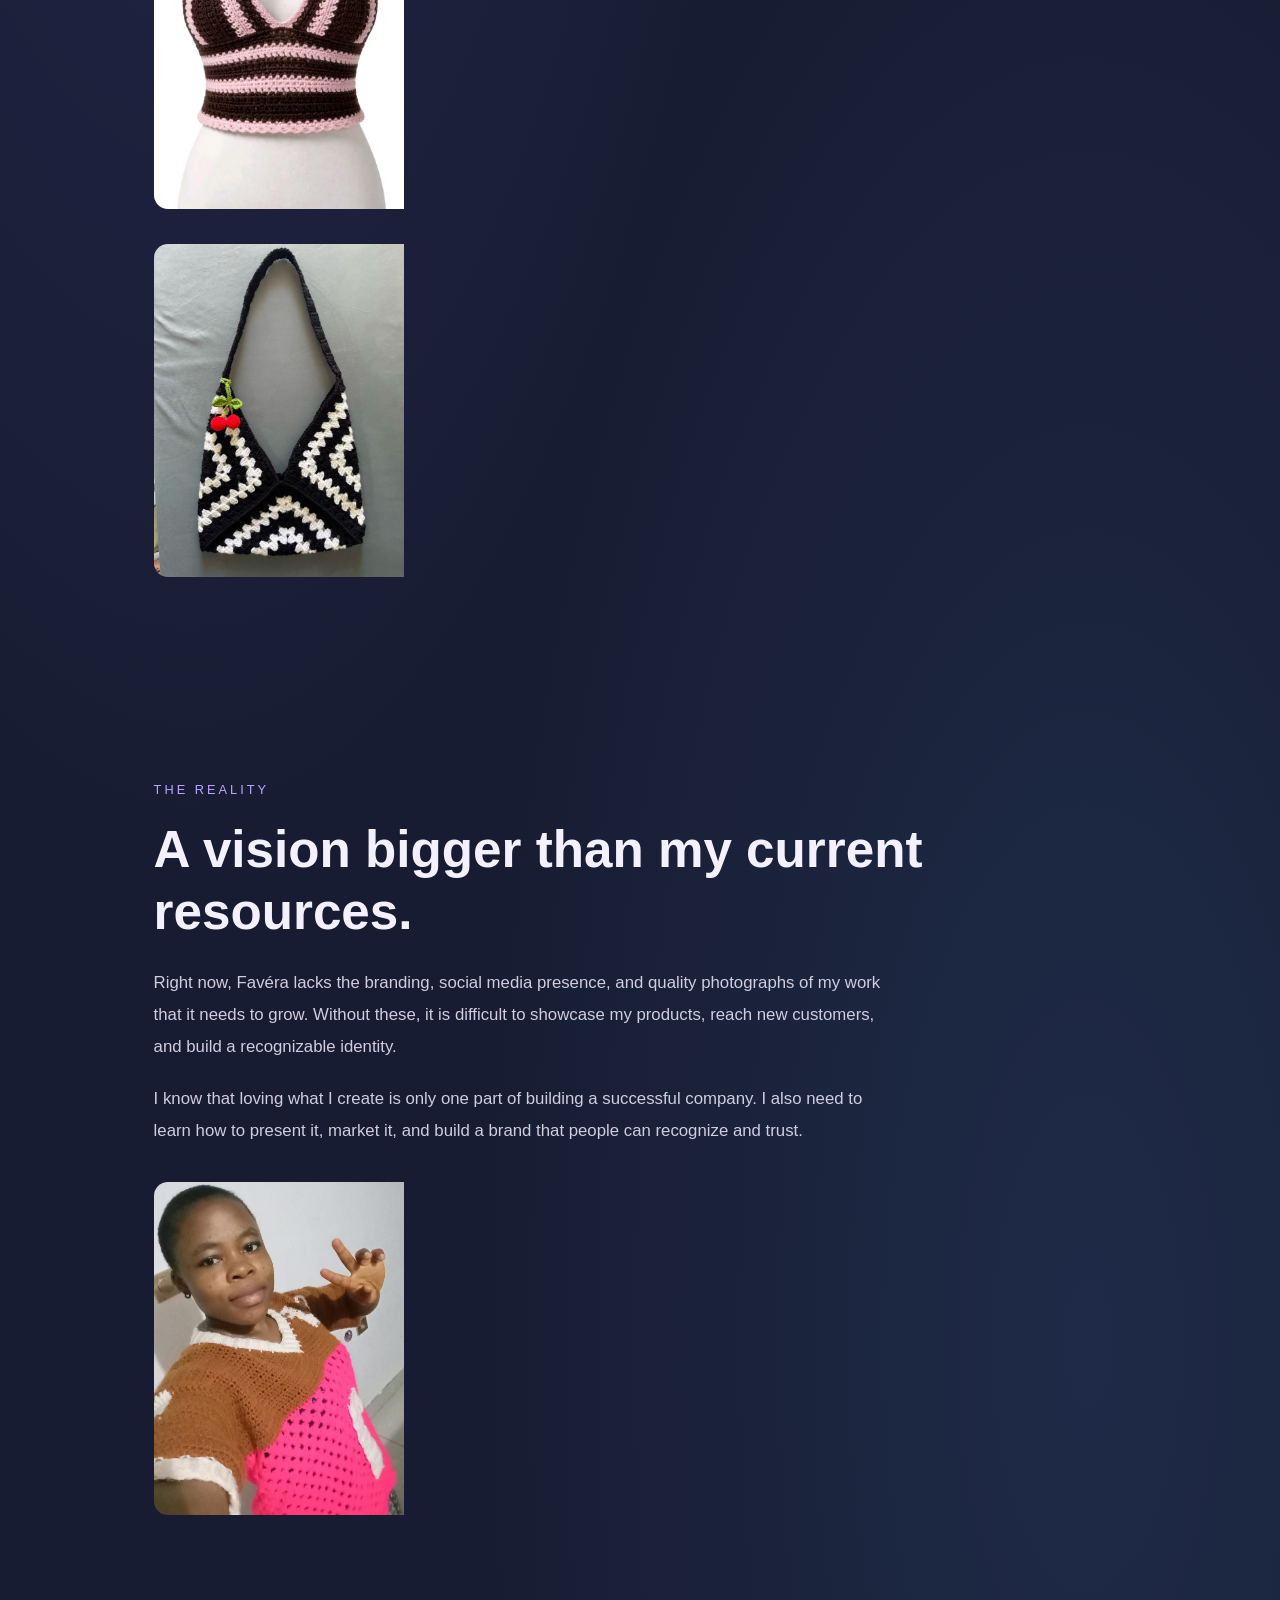
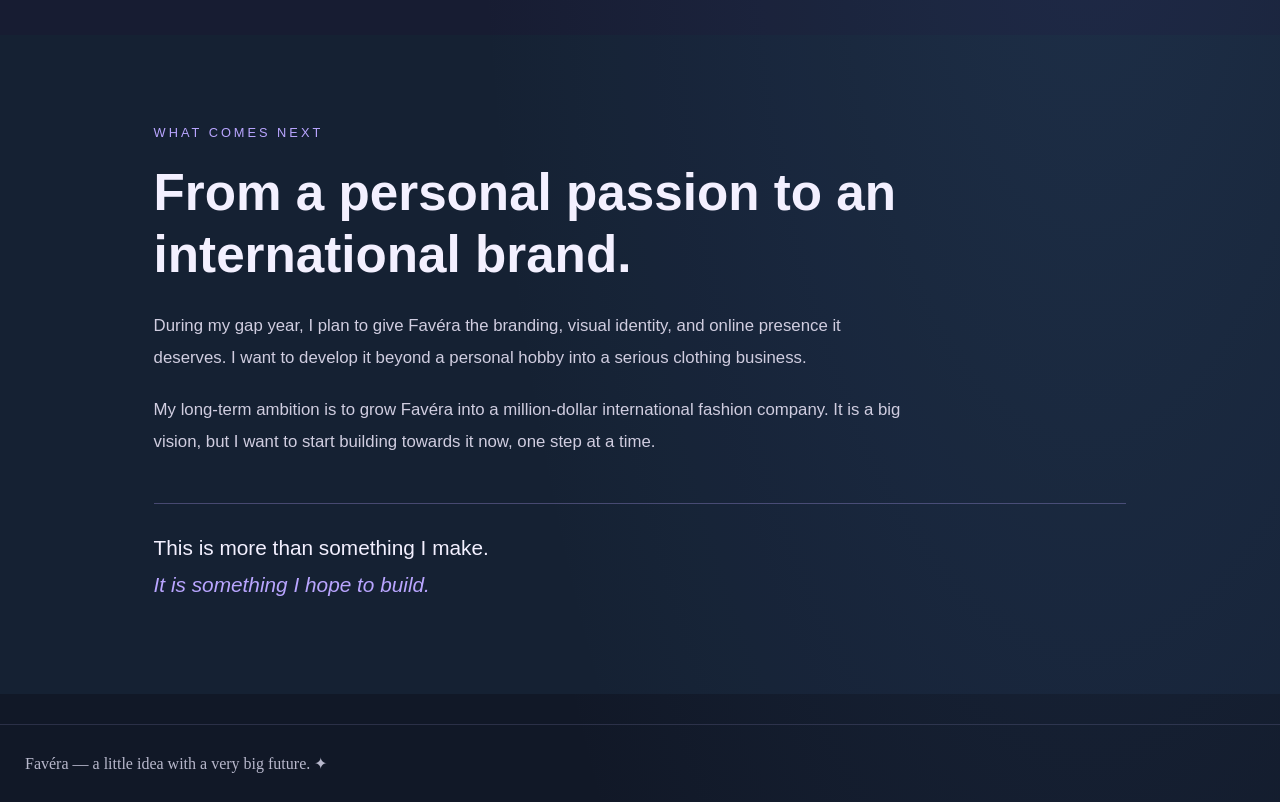
==== commit fab3494c: "did some debugging on the website and added some more features" ====
--- a/favera.html
+++ b/favera.html
@@ -25,6 +25,24 @@
     <main class="favera-page">
 
         <section class="favera-hero">
+            
+        <div class="avatar-guide">
+
+            <div class="avatar-star avatar-star-one">✦</div>
+            <div class="avatar-star avatar-star-two">✧</div>
+            <div class="avatar-star avatar-star-three">⋆</div>
+
+            <img
+                src="image/avatar.png"
+                alt="My illustrated avatar, ready to guide you through My Universe"
+                class="universe-avatar"
+            >
+
+            <span class="avatar-caption">
+                your guide to my universe ✨
+            </span>
+
+        </div>
 
             <p class="favera-eyebrow">
                 ✦ A DREAM IN THE MAKING
@@ -67,7 +85,18 @@
                 products. That experience showed me that something
                 I enjoy creating can also become a business.
             </p>
-
+<div class="favera-product-image">
+    <img
+        src="image/projectfavera.jpeg"
+        alt="A handmade crochet top created by Favéra"
+    >
+</div>
+<div class="favera-product-image">
+    <img
+        src="image/bagfavera.jpeg"
+        alt="A handmade crochet top created by Favéra"
+    >
+</div>
         </section>
 
 
@@ -91,6 +120,12 @@
                 learn how to present it, market it, and build a
                 brand that people can recognize and trust.
             </p>
+            <div class="favera-product-image">
+    <img
+        src="image/me.jpeg"
+        alt="A handmade crochet top created by Favéra"
+    >
+</div>
 
         </section>
 
@@ -131,7 +166,9 @@
         <p>Favéra — a little idea with a very big future. ✦</p>
     </footer>
 
-    <script src="script.js"></script>
-
+<audio id="cosmic-audio" loop preload="auto">
+    <source src="sound/sound.mp3" type="audio/mpeg">
+</audio>
+<script src="script.js"></script>
 </body>
 </html>
--- a/style.css
+++ b/style.css
@@ -2289,4 +2289,48 @@
 
 .rebuild-final-message span {
     color: #B9A5FF;
-}+}
+.favera-product-image {
+    width: 100%;
+    max-width: 650px;
+    margin: 35px 0;
+    overflow: hidden;
+    border-radius: 14px;
+}
+.favera-product-image img {
+    width: 100%;
+    max-width: 250px;
+    height: auto;
+    object-fit: contain;
+    display: block;
+}
+.maker-lab {
+    width: 100%;
+    max-width: 650px;
+    margin: 35px 0;
+    overflow: hidden;
+    border-radius: 14px;
+}
+.maker-lab img {
+    width: 100%;
+    max-width: 250px;
+    height: auto;
+    object-fit: contain;
+    display: block;
+}
+.story-images {
+    display: flex;
+    flex-wrap: wrap;
+    gap: 20px;
+    margin-top: 25px;
+}
+
+.story-images img {
+    display: block;
+    width: 100%;
+    max-width: 280px;
+    height: auto;
+    object-fit: contain;
+    border-radius: 14px;
+}
+
